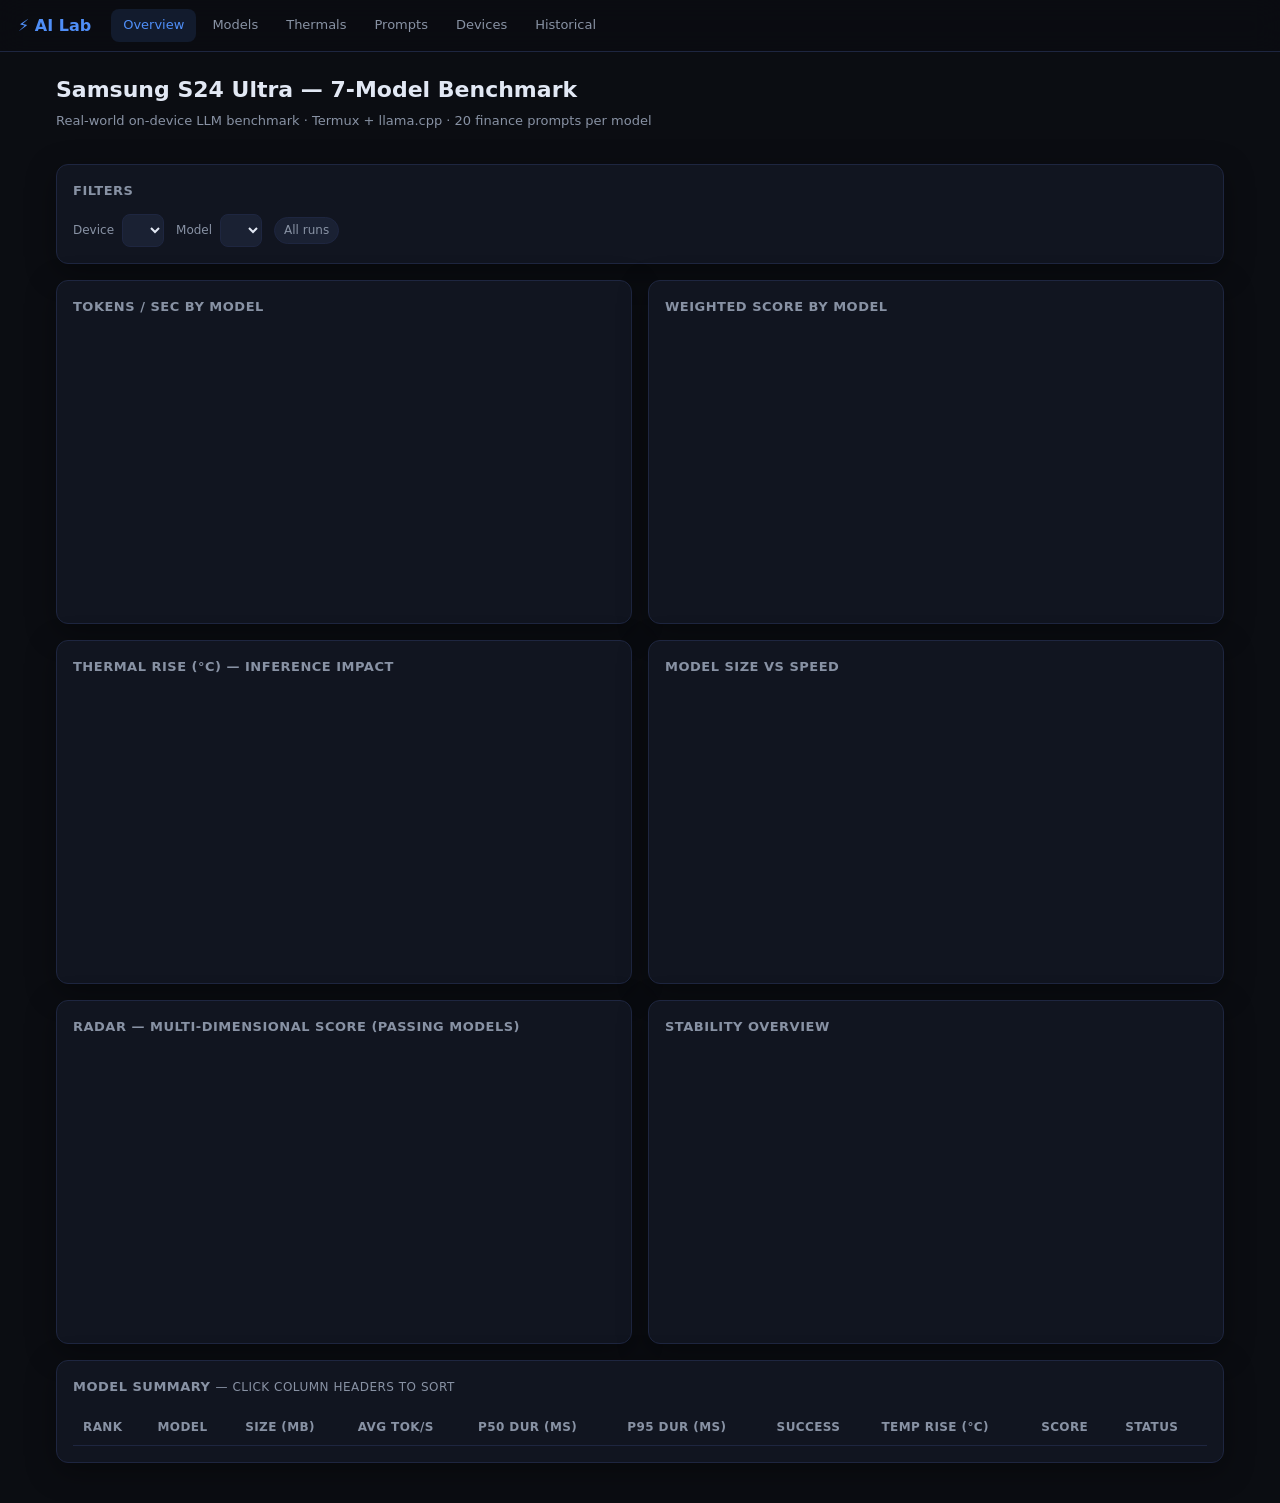
==== dashboards/index.html @ b9d7eaaf "phase-3-ai-lab: 7-model benchmark comparison report + interactive dashboard - ai-lab/reports/s24-ult" ====
<!doctype html>
<html lang="en">
<head>
  <meta charset="utf-8"/>
  <meta name="viewport" content="width=device-width, initial-scale=1"/>
  <title>AI Lab Benchmarks — Overview</title>
  <script src="assets/chart.min.js"></script>
  <link rel="stylesheet" href="assets/style.css"/>
</head>
<body>
  <nav class="nav">
    <a href="index.html" class="nav-brand">⚡ AI Lab</a>
    <div class="nav-links">
      <a href="index.html" class="active">Overview</a>
      <a href="models.html">Models</a>
      <a href="thermals.html">Thermals</a>
      <a href="prompts.html">Prompts</a>
      <a href="devices.html">Devices</a>
      <a href="historical.html">Historical</a>
    </div>
  </nav>

  <main class="page-wrap">
    <div class="page-header">
      <h1>Samsung S24 Ultra — 7-Model Benchmark</h1>
      <p class="subtitle">Real-world on-device LLM benchmark · Termux + llama.cpp · 20 finance prompts per model</p>
    </div>

    <!-- KPI row -->
    <div class="kpi-row" id="kpiRow"></div>

    <!-- Filters -->
    <div class="card">
      <div class="card-title">Filters</div>
      <div class="filters">
        <div class="filter-group">
          <label>Device</label>
          <select id="deviceFilter"></select>
        </div>
        <div class="filter-group">
          <label>Model</label>
          <select id="modelFilter"></select>
        </div>
        <span class="badge" id="filterChip">All runs</span>
      </div>
    </div>

    <!-- Charts row 1 -->
    <div class="grid-2">
      <div class="card">
        <div class="card-title">Tokens / sec by Model</div>
        <canvas id="chartTokPerSec"></canvas>
      </div>
      <div class="card">
        <div class="card-title">Weighted Score by Model</div>
        <canvas id="chartScore"></canvas>
      </div>
    </div>

    <!-- Charts row 2 -->
    <div class="grid-2">
      <div class="card">
        <div class="card-title">Thermal Rise (°C) — Inference Impact</div>
        <canvas id="chartThermal"></canvas>
      </div>
      <div class="card">
        <div class="card-title">Model Size vs Speed</div>
        <canvas id="chartSizeVsSpeed"></canvas>
      </div>
    </div>

    <!-- Radar -->
    <div class="grid-2">
      <div class="card">
        <div class="card-title">Radar — Multi-dimensional Score (passing models)</div>
        <canvas id="chartRadar"></canvas>
      </div>
      <div class="card">
        <div class="card-title">Stability Overview</div>
        <canvas id="chartStability"></canvas>
      </div>
    </div>

    <!-- Summary table -->
    <div class="card">
      <div class="card-title">Model Summary <span class="muted" style="font-weight:400;font-size:12px;">— click column headers to sort</span></div>
      <div class="table-wrap">
        <table id="summaryTable">
          <thead>
            <tr>
              <th data-col="rank">Rank</th>
              <th data-col="model">Model</th>
              <th data-col="size_mb">Size (MB)</th>
              <th data-col="avg_tok">Avg tok/s</th>
              <th data-col="p50_dur">p50 dur (ms)</th>
              <th data-col="p95_dur">p95 dur (ms)</th>
              <th data-col="success">Success</th>
              <th data-col="temp_rise">Temp rise (°C)</th>
              <th data-col="score">Score</th>
              <th data-col="status">Status</th>
            </tr>
          </thead>
          <tbody></tbody>
        </table>
      </div>
    </div>
  </main>

  <script src="assets/dash.js"></script>
  <script>
    loadDashboardData("data/dashboard-data.json").then(data => {
      initOverviewPage(data);
    });
  </script>
</body>
</html>
---- dashboards/assets/style.css ----
/* AI Lab Dashboard — dark theme, mobile-first */
:root {
  --bg: #0b0d12;
  --surface: #111520;
  --panel: #161b2e;
  --border: #1e2640;
  --text: #e2e8f4;
  --muted: #8892a4;
  --accent: #4f8ef7;
  --good: #2ecc71;
  --warn: #f1c40f;
  --bad: #e74c3c;
  --chip-bg: #1a2133;
  --nav-h: 52px;
  --mono: ui-monospace, "SFMono-Regular", Menlo, Monaco, Consolas, monospace;
  --sans: ui-sans-serif, system-ui, -apple-system, "Segoe UI", Roboto, Arial, sans-serif;
  --radius: 12px;
  --shadow: 0 8px 30px rgba(0,0,0,0.35);
}

*, *::before, *::after { box-sizing: border-box; }

html { scroll-behavior: smooth; }

body {
  margin: 0;
  background: var(--bg);
  color: var(--text);
  font-family: var(--sans);
  font-size: 14px;
  line-height: 1.6;
}

/* ── Navigation ─────────────────────────────────────── */
.nav {
  position: sticky;
  top: 0;
  z-index: 100;
  height: var(--nav-h);
  display: flex;
  align-items: center;
  gap: 20px;
  padding: 0 18px;
  background: rgba(11,13,18,0.92);
  backdrop-filter: blur(14px);
  border-bottom: 1px solid var(--border);
}

.nav-brand {
  font-weight: 700;
  font-size: 16px;
  color: var(--accent);
  text-decoration: none;
  white-space: nowrap;
}

.nav-links {
  display: flex;
  gap: 4px;
  overflow-x: auto;
  scrollbar-width: none;
}
.nav-links::-webkit-scrollbar { display: none; }

.nav-links a {
  color: var(--muted);
  text-decoration: none;
  padding: 6px 12px;
  border-radius: 8px;
  font-size: 13px;
  white-space: nowrap;
  transition: color 0.15s, background 0.15s;
}
.nav-links a:hover { color: var(--text); background: var(--chip-bg); }
.nav-links a.active { color: var(--accent); background: rgba(79,142,247,0.12); }

/* ── Page layout ─────────────────────────────────────── */
.page-wrap {
  max-width: 1200px;
  margin: 0 auto;
  padding: 20px 16px 40px;
  display: flex;
  flex-direction: column;
  gap: 16px;
}

.page-header h1 {
  margin: 0 0 4px;
  font-size: 22px;
  font-weight: 700;
}
.page-header .subtitle {
  margin: 0;
  color: var(--muted);
  font-size: 13px;
}

/* ── Cards ───────────────────────────────────────────── */
.card {
  background: var(--surface);
  border: 1px solid var(--border);
  border-radius: var(--radius);
  padding: 16px;
  box-shadow: var(--shadow);
}

.card-title {
  font-size: 13px;
  font-weight: 600;
  color: var(--muted);
  margin-bottom: 12px;
  text-transform: uppercase;
  letter-spacing: 0.5px;
}

/* ── Callouts ────────────────────────────────────────── */
.callout-warn {
  border-color: rgba(241,196,15,0.35);
  background: rgba(241,196,15,0.06);
  font-size: 13px;
  color: var(--text);
}
.callout-info {
  border-color: rgba(79,142,247,0.3);
  background: rgba(79,142,247,0.06);
  font-size: 13px;
  color: var(--text);
}

/* ── Grids ───────────────────────────────────────────── */
.grid-2 {
  display: grid;
  gap: 16px;
  grid-template-columns: 1fr;
}
@media (min-width: 760px) {
  .grid-2 { grid-template-columns: 1fr 1fr; }
}

/* ── KPI row ─────────────────────────────────────────── */
.kpi-row {
  display: grid;
  grid-template-columns: repeat(2, 1fr);
  gap: 12px;
}
@media (min-width: 480px) { .kpi-row { grid-template-columns: repeat(3, 1fr); } }
@media (min-width: 760px) { .kpi-row { grid-template-columns: repeat(6, 1fr); } }

.kpi-box {
  background: var(--surface);
  border: 1px solid var(--border);
  border-radius: var(--radius);
  padding: 12px 14px;
  box-shadow: var(--shadow);
}
.kpi-label {
  font-size: 11px;
  color: var(--muted);
  text-transform: uppercase;
  letter-spacing: 0.4px;
}
.kpi-value {
  font-family: var(--mono);
  font-size: 20px;
  font-weight: 600;
  margin-top: 4px;
}
.kpi-sub {
  font-size: 11px;
  color: var(--muted);
  margin-top: 2px;
}

/* ── Filters ─────────────────────────────────────────── */
.filters {
  display: flex;
  gap: 12px;
  flex-wrap: wrap;
  align-items: center;
}
.filter-group {
  display: flex;
  align-items: center;
  gap: 8px;
}
.filter-group label {
  font-size: 12px;
  color: var(--muted);
  white-space: nowrap;
}
select {
  background: var(--chip-bg);
  color: var(--text);
  border: 1px solid var(--border);
  border-radius: 8px;
  padding: 7px 10px;
  font-size: 13px;
  cursor: pointer;
  outline: none;
}
select:focus { border-color: var(--accent); }

/* ── Badges ──────────────────────────────────────────── */
.badge {
  display: inline-block;
  padding: 3px 9px;
  border-radius: 999px;
  background: var(--chip-bg);
  border: 1px solid var(--border);
  font-size: 12px;
  color: var(--muted);
}
.badge-green { background: rgba(46,204,113,0.12); border-color: rgba(46,204,113,0.35); color: var(--good); }
.badge-yellow { background: rgba(241,196,15,0.1); border-color: rgba(241,196,15,0.35); color: var(--warn); }
.badge-red { background: rgba(231,76,60,0.1); border-color: rgba(231,76,60,0.35); color: var(--bad); }

/* ── Tables ──────────────────────────────────────────── */
.table-wrap { overflow-x: auto; -webkit-overflow-scrolling: touch; }

table {
  width: 100%;
  border-collapse: collapse;
  min-width: 600px;
}
thead th {
  text-align: left;
  padding: 8px 10px;
  border-bottom: 1px solid var(--border);
  color: var(--muted);
  font-size: 12px;
  font-weight: 600;
  text-transform: uppercase;
  letter-spacing: 0.4px;
  cursor: pointer;
  user-select: none;
  white-space: nowrap;
}
thead th:hover { color: var(--text); }
thead th.sort-asc::after { content: " ▲"; font-size: 10px; }
thead th.sort-desc::after { content: " ▼"; font-size: 10px; }

tbody tr:hover td { background: rgba(255,255,255,0.025); }
tbody td {
  padding: 9px 10px;
  border-bottom: 1px solid rgba(30,38,64,0.6);
  font-size: 13px;
  vertical-align: middle;
}
.mono { font-family: var(--mono); }

/* ── Color utilities ─────────────────────────────────── */
.text-good { color: var(--good); }
.text-warn { color: var(--warn); }
.text-bad { color: var(--bad); }
.muted { color: var(--muted); }

/* ── Chart canvases ──────────────────────────────────── */
canvas { max-height: 300px; width: 100% !important; }

/* ── Device cards ────────────────────────────────────── */
.device-card-grid {
  display: grid;
  grid-template-columns: 1fr;
  gap: 16px;
}
@media (min-width: 760px) {
  .device-card-grid { grid-template-columns: 1fr 1fr; }
}

.device-card {
  background: var(--surface);
  border: 1px solid var(--border);
  border-radius: var(--radius);
  padding: 16px;
  box-shadow: var(--shadow);
}
.device-card h3 {
  margin: 0 0 8px;
  font-size: 15px;
}
.device-card .spec-list {
  display: grid;
  grid-template-columns: 1fr 1fr;
  gap: 6px 12px;
  font-size: 13px;
}
.spec-key { color: var(--muted); }
.spec-val { font-family: var(--mono); }

/* ── Status pill ─────────────────────────────────────── */
.pill {
  display: inline-block;
  padding: 2px 8px;
  border-radius: 999px;
  font-size: 11px;
  font-weight: 600;
}
.pill-pass { background: rgba(46,204,113,0.15); color: var(--good); border: 1px solid rgba(46,204,113,0.3); }
.pill-fail { background: rgba(231,76,60,0.12); color: var(--bad); border: 1px solid rgba(231,76,60,0.3); }
.pill-warn { background: rgba(241,196,15,0.12); color: var(--warn); border: 1px solid rgba(241,196,15,0.3); }
.pill-incompat { background: rgba(147,51,234,0.12); color: #c084fc; border: 1px solid rgba(147,51,234,0.3); }

/* ── Score bar ───────────────────────────────────────── */
.score-bar-wrap { display: flex; align-items: center; gap: 8px; }
.score-bar {
  height: 6px;
  border-radius: 3px;
  background: rgba(79,142,247,0.25);
  flex: 1;
  min-width: 40px;
}
.score-bar-fill {
  height: 100%;
  border-radius: 3px;
  background: var(--accent);
  transition: width 0.4s;
}
.score-num { font-family: var(--mono); font-size: 12px; color: var(--muted); white-space: nowrap; }
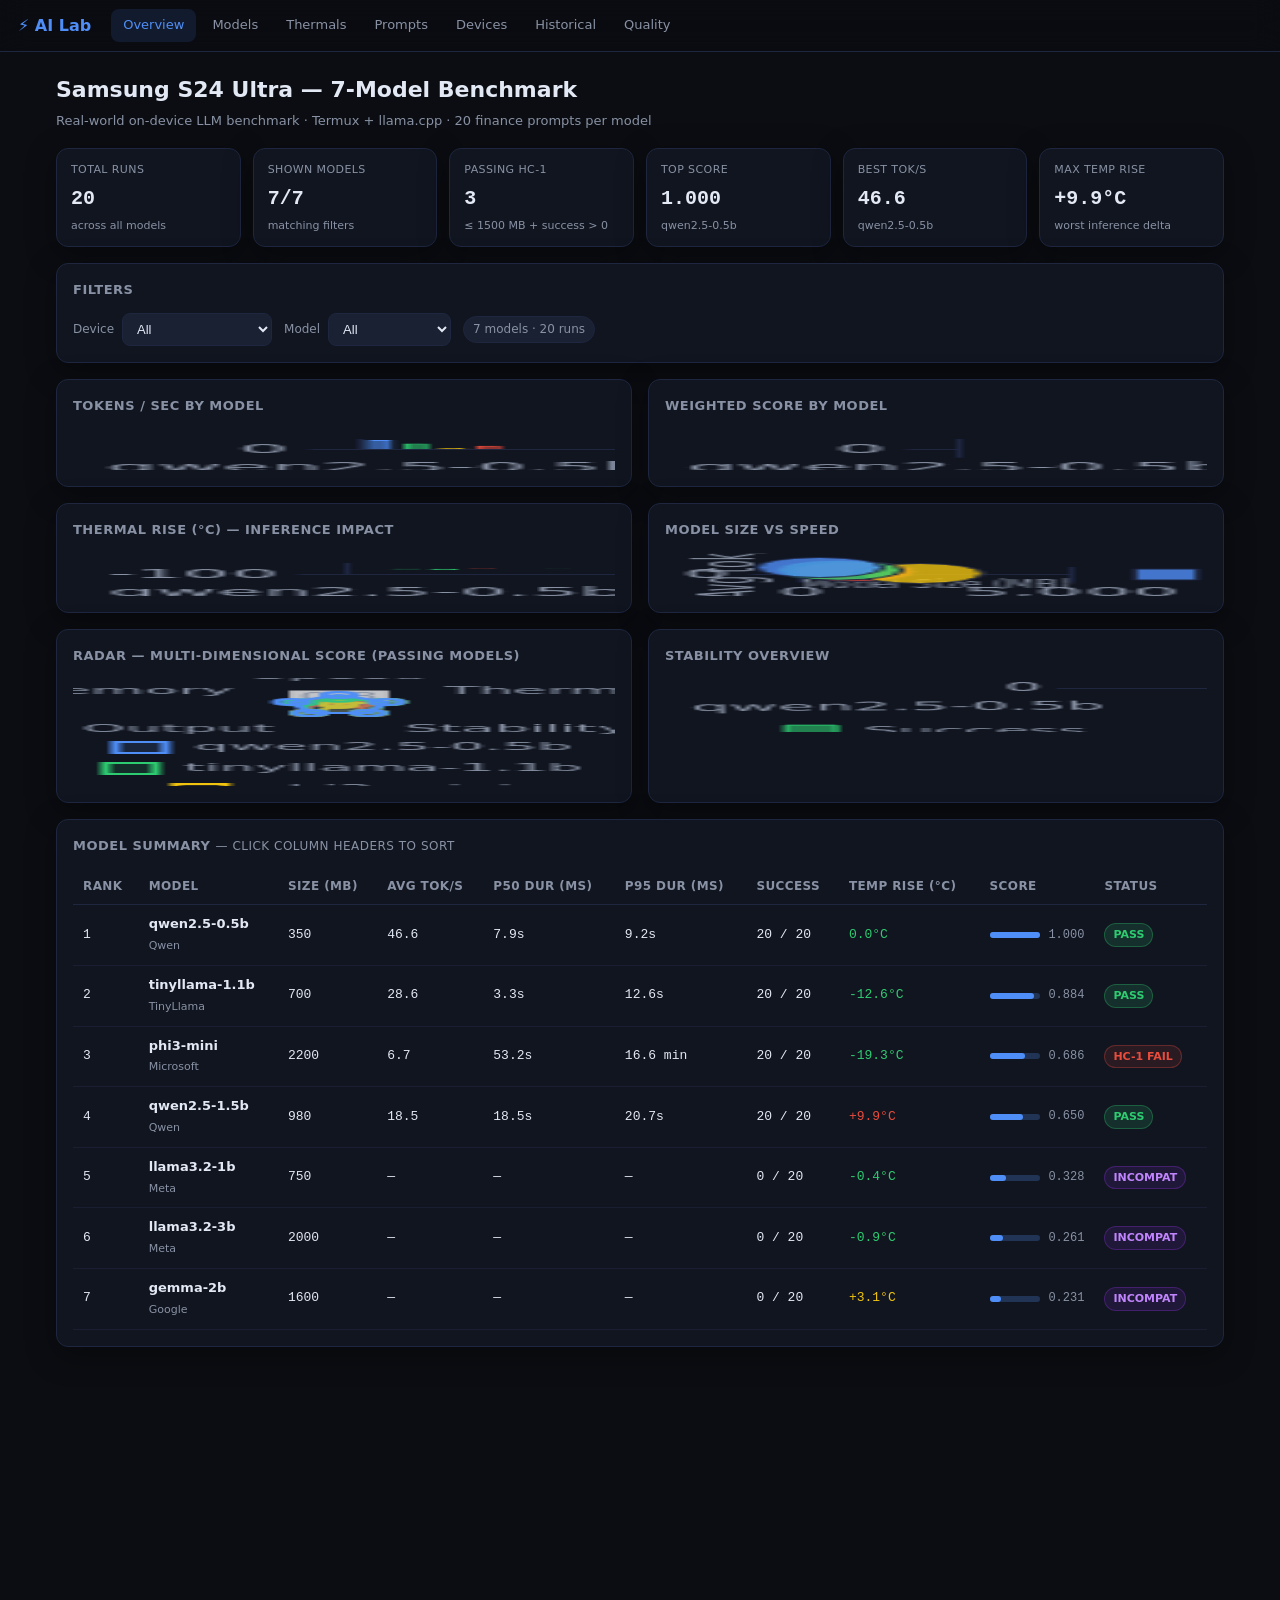
==== commit 0224ddd5: "feat: finance quality benchmarking framework Adds a complete automated quality evaluation pipeline f" ====
--- a/dashboards/index.html
+++ b/dashboards/index.html
@@ -17,6 +17,7 @@
       <a href="prompts.html">Prompts</a>
       <a href="devices.html">Devices</a>
       <a href="historical.html">Historical</a>
+      <a href="quality.html">Quality</a>
     </div>
   </nav>
 
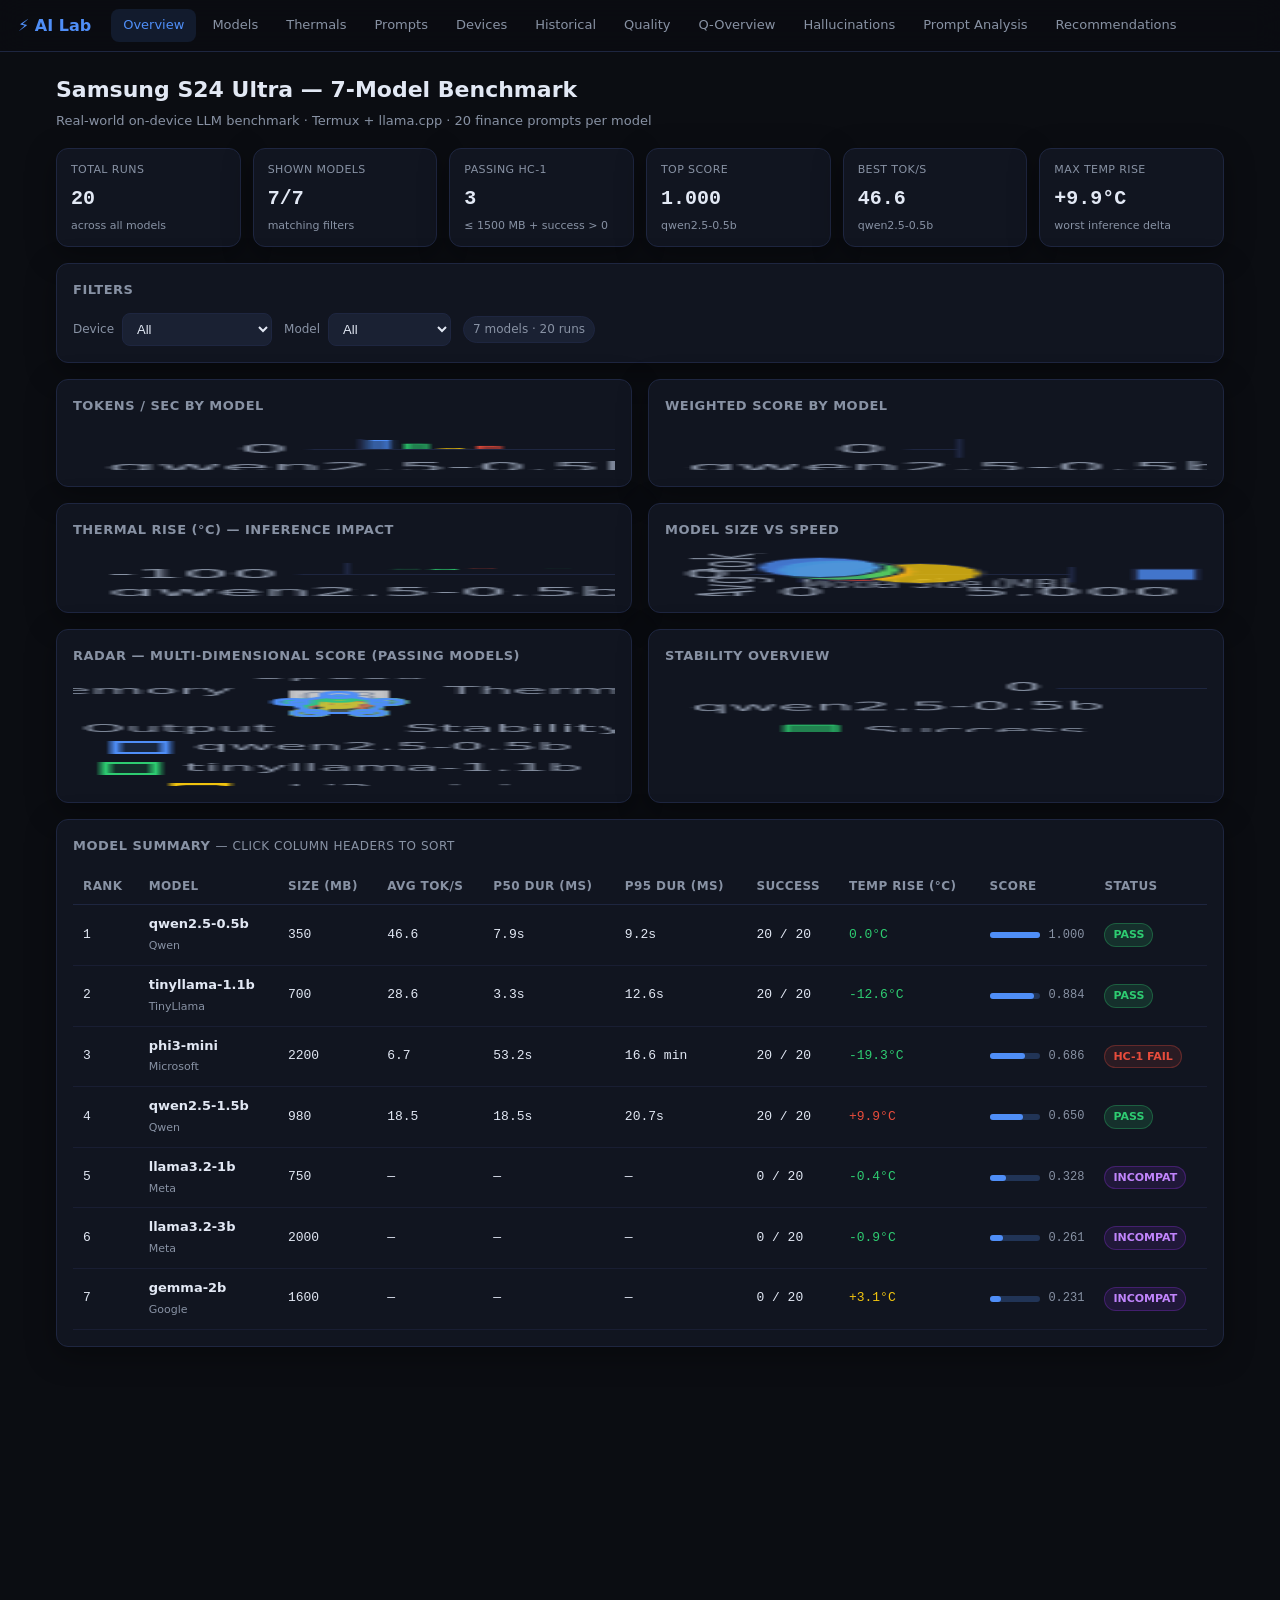
==== commit ab441f9f: "Phase 3B: benchmark profiles, quality framework improvements, 4 new dashboard pages PART 1 — Benchma" ====
--- a/dashboards/index.html
+++ b/dashboards/index.html
@@ -18,6 +18,10 @@
       <a href="devices.html">Devices</a>
       <a href="historical.html">Historical</a>
       <a href="quality.html">Quality</a>
+      <a href="quality-overview.html">Q-Overview</a>
+      <a href="hallucinations.html">Hallucinations</a>
+      <a href="prompt-analysis.html">Prompt Analysis</a>
+      <a href="recommendations.html">Recommendations</a>
     </div>
   </nav>
 
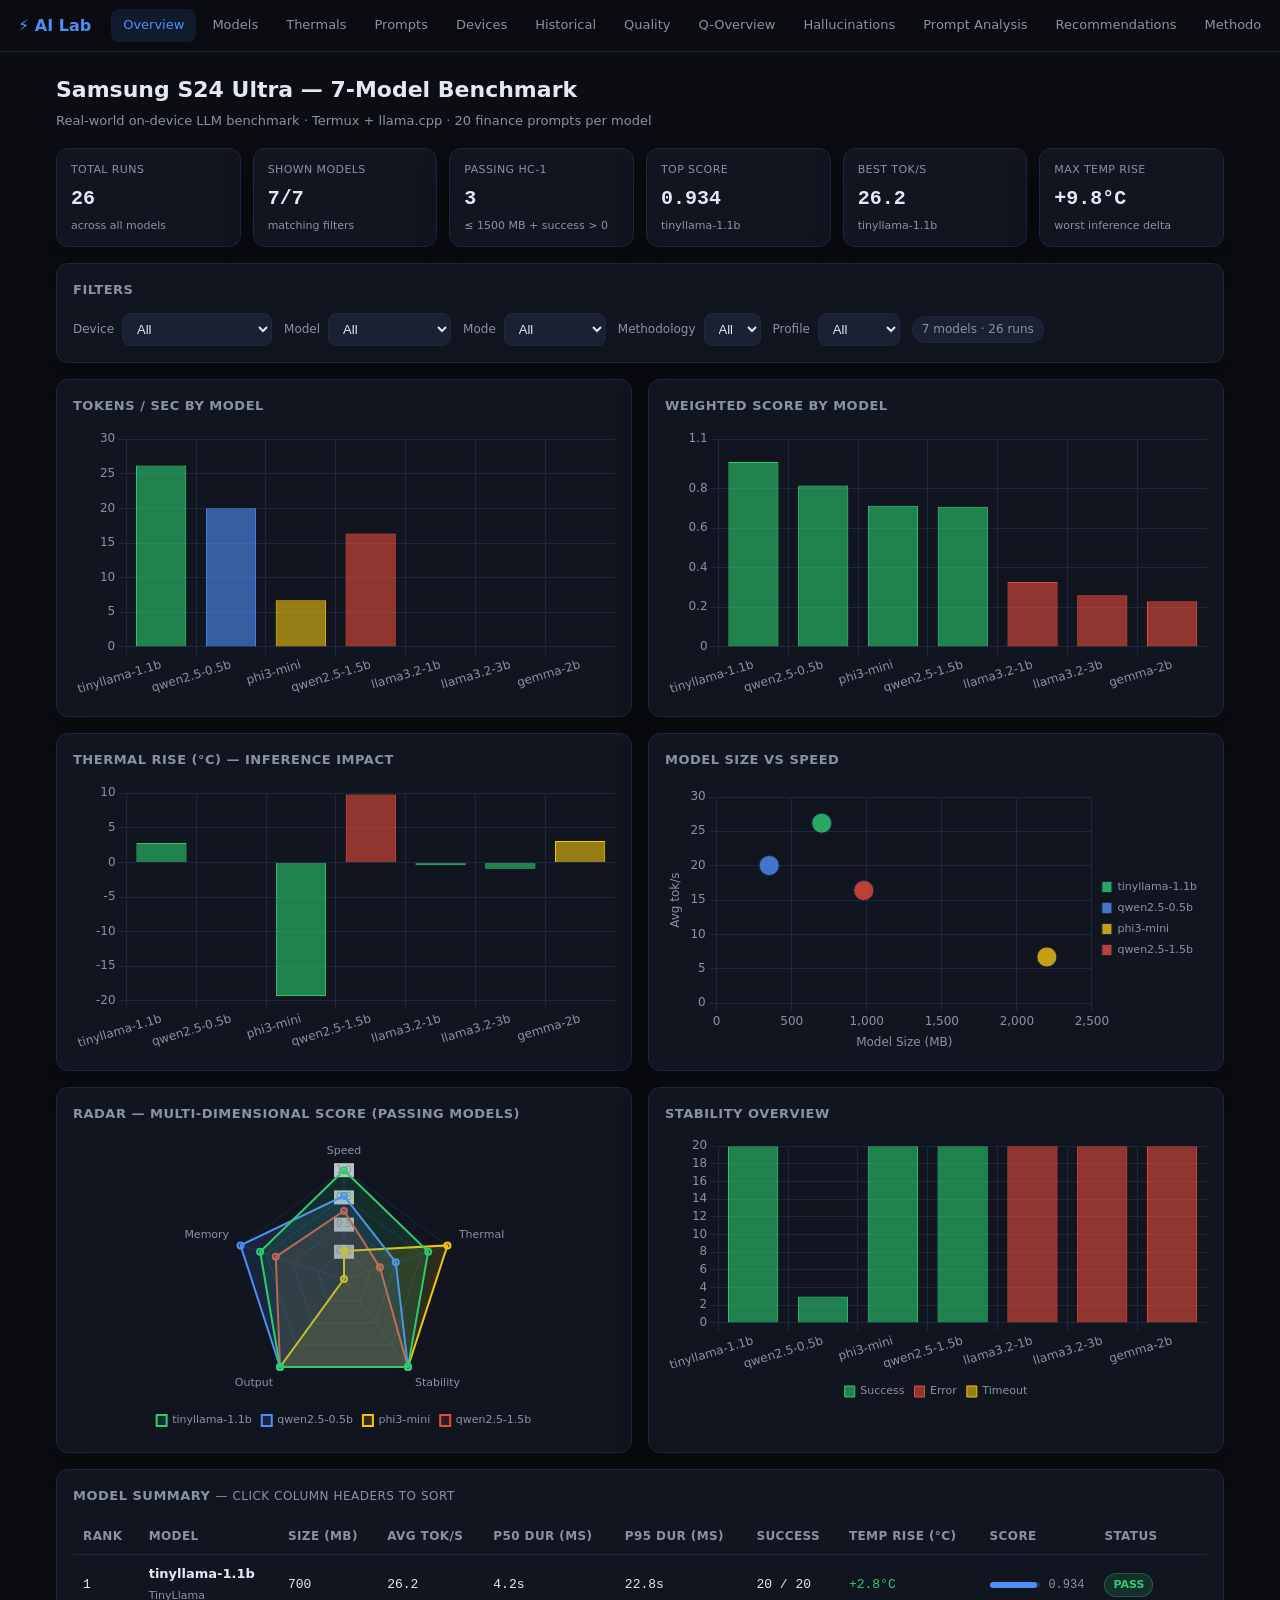
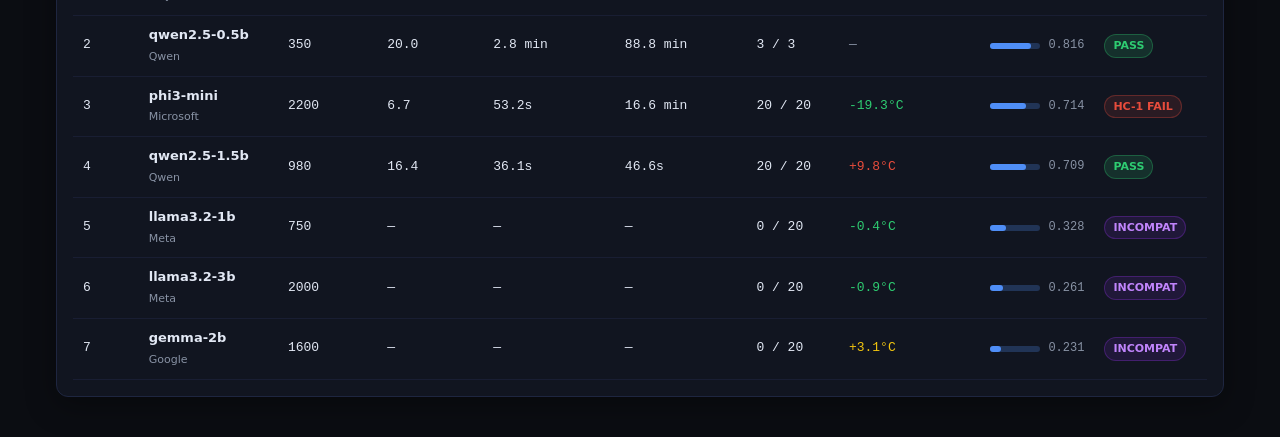
==== commit 254ee202: "feat: upgrade benchmark framework to methodology v2 - Add methodology_version ("v2"), benchmark_mode" ====
--- a/dashboards/index.html
+++ b/dashboards/index.html
@@ -22,6 +22,7 @@
       <a href="hallucinations.html">Hallucinations</a>
       <a href="prompt-analysis.html">Prompt Analysis</a>
       <a href="recommendations.html">Recommendations</a>
+      <a href="methodology.html">Methodology</a>
     </div>
   </nav>
 
@@ -45,6 +46,18 @@
         <div class="filter-group">
           <label>Model</label>
           <select id="modelFilter"></select>
+        </div>
+        <div class="filter-group">
+          <label>Mode</label>
+          <select id="modeFilter"></select>
+        </div>
+        <div class="filter-group">
+          <label>Methodology</label>
+          <select id="methodologyFilter"></select>
+        </div>
+        <div class="filter-group">
+          <label>Profile</label>
+          <select id="profileFilter"></select>
         </div>
         <span class="badge" id="filterChip">All runs</span>
       </div>
